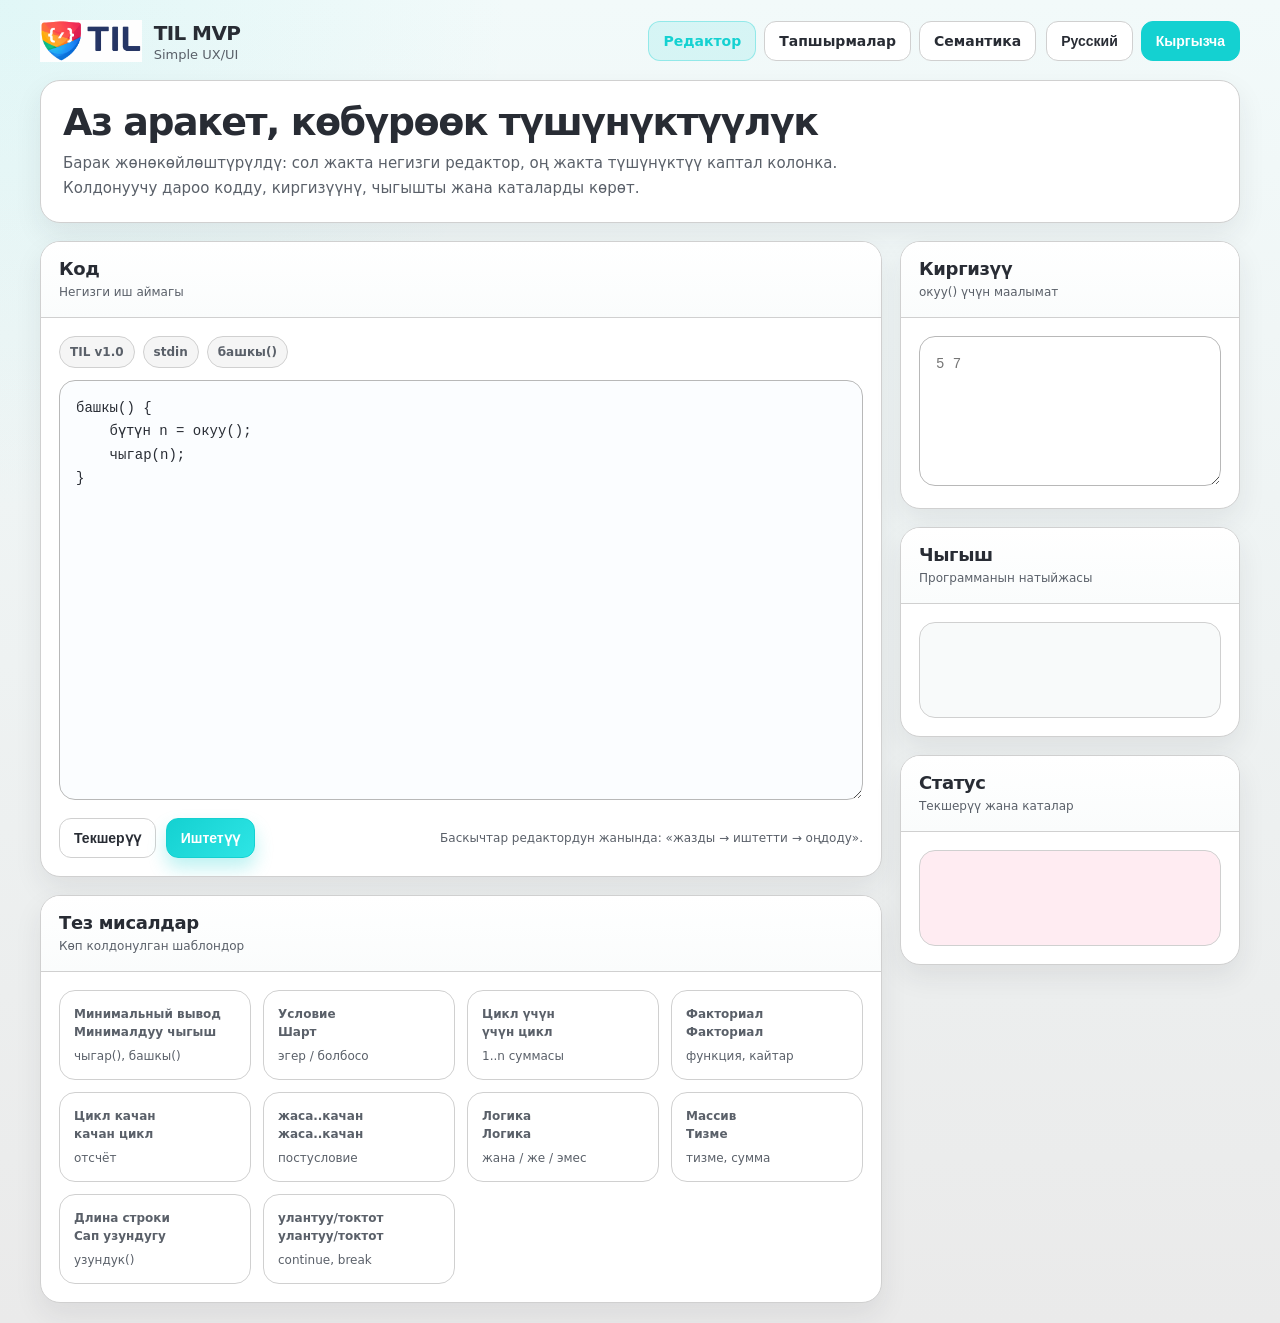
==== docs/index.html @ 76f90898 "GitHub Pages: docs/, logo, branding TIL MVP — Simple UX/UI, build script Made-with: Cursor" ====
<!doctype html>
<html lang="ru">
  <head>
    <meta charset="UTF-8" />
    <meta name="viewport" content="width=device-width, initial-scale=1.0" />
    <title>TIL MVP — Simple UX/UI</title>
    <link rel="stylesheet" href="styles.css" />
  </head>
  <body class="lang-kg">
    <div class="page">
      <header class="topbar">
        <a href="index.html" class="brand">
          <img src="assets/logo.png" alt="TIL MVP — Simple UX/UI" class="brand-logo" />
          <div class="brand-copy">
            <strong>TIL MVP</strong>
            <span>Simple UX/UI</span>
          </div>
        </a>

        <div class="top-actions">
          <nav class="nav">
            <a href="index.html" class="active"><span data-lang="ru">Редактор</span><span data-lang="kg">Редактор</span></a>
            <a href="tasks.html"><span data-lang="ru">Задачи</span><span data-lang="kg">Тапшырмалар</span></a>
            <a href="semantics.html"><span data-lang="ru">Семантика</span><span data-lang="kg">Семантика</span></a>
          </nav>

          <div class="lang-switch">
            <button id="ruBtn" class="active" type="button">Русский</button>
            <button id="kgBtn" type="button">Кыргызча</button>
          </div>
        </div>
      </header>

      <div id="taskContext" class="task-context" style="display: none;">
        <div class="task-context-title" id="taskContextTitle"></div>
        <div id="taskContextStatement" style="color: var(--muted); font-size: 13px; margin-top: 6px;"></div>
        <div style="color: var(--muted); font-size: 13px; margin-top: 6px;">
          <span data-lang="ru">Ввод:</span><span data-lang="kg">Киргизүү:</span> <code id="taskContextInput"></code> →
          <span data-lang="ru">Вывод:</span><span data-lang="kg">Чыгаруу:</span> <code id="taskContextOutput"></code>
        </div>
      </div>

      <section class="hero">
        <h1>
          <span data-lang="ru">Минимум действий, максимум понятности</span>
          <span data-lang="kg">Аз аракет, көбүрөөк түшүнүктүүлүк</span>
        </h1>
        <p>
          <span data-lang="ru">Страница упрощена: один главный редактор слева и понятная боковая колонка справа. Пользователь сразу видит код, ввод, вывод и ошибки без лишней навигации.</span>
          <span data-lang="kg">Барак жөнөкөйлөштүрүлдү: сол жакта негизги редактор, оң жакта түшүнүктүү каптал колонка. Колдонуучу дароо кодду, киргизүүнү, чыгышты жана каталарды көрөт.</span>
        </p>
      </section>

      <section class="layout">
        <div class="main">
          <div class="card">
            <div class="card-head">
              <div>
                <h2><span data-lang="ru">Код</span><span data-lang="kg">Код</span></h2>
                <p><span data-lang="ru">Основная рабочая область</span><span data-lang="kg">Негизги иш аймагы</span></p>
              </div>
            </div>
            <div class="card-body">
              <div class="editor-top">
                <div class="chips">
                  <div class="chip">TIL v1.0</div>
                  <div class="chip">stdin</div>
                  <div class="chip">башкы()</div>
                </div>
              </div>

              <textarea id="code" class="code-area" spellcheck="false">башкы() {
    бүтүн a = окуу();
    бүтүн b = окуу();
    чыгар(a + b);
}</textarea>

              <div class="toolbar">
                <div class="tool-actions">
                  <button id="compileBtn" class="ghost-btn" type="button"><span data-lang="ru">Проверить</span><span data-lang="kg">Текшерүү</span></button>
                  <button id="runBtn" class="primary-btn" type="button"><span data-lang="ru">Запустить</span><span data-lang="kg">Иштетүү</span></button>
                </div>
                <div class="hint">
                  <span data-lang="ru">Кнопки рядом с редактором: «написал → запустил → исправил».</span>
                  <span data-lang="kg">Баскычтар редактордун жанында: «жазды → иштетти → оңдоду».</span>
                </div>
              </div>
            </div>
          </div>

          <div class="card" id="examples">
            <div class="card-head">
              <div>
                <h2><span data-lang="ru">Быстрые примеры</span><span data-lang="kg">Тез мисалдар</span></h2>
                <p><span data-lang="ru">Часто используемые шаблоны</span><span data-lang="kg">Көп колдонулган шаблондор</span></p>
              </div>
            </div>
            <div class="card-body">
              <div class="examples-grid">
                <div class="example-card" data-name="min"><strong><span data-lang="ru">Минимальный вывод</span><span data-lang="kg">Минималдуу чыгыш</span></strong><span>чыгар(), башкы()</span></div>
                <div class="example-card" data-name="cmp"><strong><span data-lang="ru">Условие</span><span data-lang="kg">Шарт</span></strong><span>эгер / болбосо</span></div>
                <div class="example-card" data-name="sum"><strong><span data-lang="ru">Цикл үчүн</span><span data-lang="kg">үчүн цикл</span></strong><span>1..n суммасы</span></div>
                <div class="example-card" data-name="fact"><strong><span data-lang="ru">Факториал</span><span data-lang="kg">Факториал</span></strong><span>функция, кайтар</span></div>
                <div class="example-card" data-name="while"><strong><span data-lang="ru">Цикл качан</span><span data-lang="kg">качан цикл</span></strong><span>отсчёт</span></div>
                <div class="example-card" data-name="dowhile"><strong><span data-lang="ru">жаса..качан</span><span data-lang="kg">жаса..качан</span></strong><span>постусловие</span></div>
                <div class="example-card" data-name="logic"><strong><span data-lang="ru">Логика</span><span data-lang="kg">Логика</span></strong><span>жана / же / эмес</span></div>
                <div class="example-card" data-name="arrsum"><strong><span data-lang="ru">Массив</span><span data-lang="kg">Тизме</span></strong><span>тизме, сумма</span></div>
                <div class="example-card" data-name="strlen"><strong><span data-lang="ru">Длина строки</span><span data-lang="kg">Сап узундугу</span></strong><span>узундук()</span></div>
                <div class="example-card" data-name="cont"><strong><span data-lang="ru">улантуу/токтот</span><span data-lang="kg">улантуу/токтот</span></strong><span>continue, break</span></div>
              </div>
            </div>
          </div>
        </div>

        <aside class="side">
          <div class="card">
            <div class="card-head">
              <div>
                <h3><span data-lang="ru">Ввод</span><span data-lang="kg">Киргизүү</span></h3>
                <p><span data-lang="ru">Данные для окуу()</span><span data-lang="kg">окуу() үчүн маалымат</span></p>
              </div>
            </div>
            <div class="card-body">
              <textarea id="input" class="input-area" spellcheck="false" placeholder="5 7"></textarea>
            </div>
          </div>

          <div class="card">
            <div class="card-head">
              <div>
                <h3><span data-lang="ru">Вывод</span><span data-lang="kg">Чыгыш</span></h3>
                <p><span data-lang="ru">Результат программы</span><span data-lang="kg">Программанын натыйжасы</span></p>
              </div>
            </div>
            <div class="card-body">
              <div id="output" class="output-box"></div>
            </div>
          </div>

          <div class="card">
            <div class="card-head">
              <div>
                <h3><span data-lang="ru">Статус</span><span data-lang="kg">Статус</span></h3>
                <p><span data-lang="ru">Проверка и ошибки</span><span data-lang="kg">Текшерүү жана каталар</span></p>
              </div>
            </div>
            <div class="card-body stack">
              <div id="error" class="error-box"></div>
            </div>
          </div>
        </aside>
      </section>
    </div>

    <script src="config.js"></script>
    <script src="lang.js"></script>
    <script src="app.js"></script>
  </body>
</html>
---- docs/styles.css ----
:root {
  --bg: #EAEAEA;
  --panel: #ffffff;
  --panel-soft: #f5f5f5;
  --line: #d0d0d0;
  --line-strong: #b8b8b8;
  --text: #282C34;
  --muted: #5a6069;
  --primary: #14D1D1;
  --primary-soft: rgba(20, 209, 209, 0.12);
  --accent: #FF477E;
  --accent-soft: rgba(255, 71, 126, 0.12);
  --success-bg: rgba(20, 209, 209, 0.1);
  --success-text: #0d9b9b;
  --error-bg: rgba(255, 71, 126, 0.1);
  --error-text: #e03d6a;
  --output-bg: #f8fafa;
  --shadow: 0 12px 28px rgba(40, 44, 52, 0.08);
  --r-xl: 20px;
  --r-lg: 16px;
  --r-md: 12px;
  --r-sm: 10px;
  --font: Inter, ui-sans-serif, system-ui, -apple-system, BlinkMacSystemFont, "Segoe UI", sans-serif;
}

* {
  box-sizing: border-box;
}

body {
  margin: 0;
  font-family: var(--font);
  color: var(--text);
  background:
    radial-gradient(circle at top left, rgba(20, 209, 209, 0.08), transparent 28%),
    linear-gradient(180deg, #f2fafa 0%, var(--bg) 100%);
}

.page {
  max-width: 1240px;
  margin: 0 auto;
  padding: 20px;
}

.topbar {
  display: flex;
  align-items: center;
  justify-content: space-between;
  gap: 16px;
  flex-wrap: wrap;
  margin-bottom: 18px;
}

.brand {
  display: flex;
  align-items: center;
  gap: 12px;
  text-decoration: none;
  color: inherit;
}

.brand-logo {
  height: 42px;
  width: auto;
  display: block;
  flex-shrink: 0;
}

/* legacy: .brand-mark kept for compatibility, prefer .brand-logo */
.brand-mark {
  width: 42px;
  height: 42px;
  border-radius: 14px;
  background: linear-gradient(135deg, var(--primary) 0%, #2ee5e5 100%);
  display: grid;
  place-items: center;
  color: #fff;
  font-weight: 800;
  box-shadow: 0 10px 20px rgba(20, 209, 209, 0.3);
  text-decoration: none;
}

.brand-copy strong {
  display: block;
  font-size: 20px;
  letter-spacing: -0.03em;
}

.brand-copy span {
  display: block;
  margin-top: 2px;
  color: var(--muted);
  font-size: 13px;
}

.top-actions {
  display: flex;
  align-items: center;
  gap: 10px;
  flex-wrap: wrap;
}

.nav {
  display: flex;
  gap: 8px;
  flex-wrap: wrap;
}

.nav a,
.nav button,
.lang-switch button,
.chip-btn,
.ghost-btn,
.primary-btn {
  border: 1px solid var(--line);
  background: #fff;
  color: var(--text);
  border-radius: 12px;
  padding: 11px 14px;
  font-size: 14px;
  font-weight: 700;
  cursor: pointer;
  transition: 0.18s ease;
  text-decoration: none;
}

.nav a.active,
.nav a:hover,
.nav button.active,
.nav button:hover {
  background: var(--primary-soft);
  color: var(--primary);
  border-color: rgba(20, 209, 209, 0.35);
}

.lang-switch {
  display: flex;
  gap: 8px;
}

.lang-switch button.active {
  background: var(--primary);
  color: #fff;
  border-color: var(--primary);
}

.hero {
  background: var(--panel);
  border: 1px solid var(--line);
  border-radius: var(--r-xl);
  box-shadow: var(--shadow);
  padding: 22px;
  margin-bottom: 18px;
}

.hero h1 {
  margin: 0 0 8px;
  font-size: clamp(28px, 4vw, 38px);
  line-height: 1.05;
  letter-spacing: -0.04em;
}

.hero p {
  margin: 0;
  color: var(--muted);
  font-size: 15px;
  line-height: 1.65;
  max-width: 800px;
}

.layout {
  display: grid;
  grid-template-columns: minmax(0, 1fr) 340px;
  gap: 18px;
  align-items: start;
}

.main,
.side {
  display: grid;
  gap: 18px;
}

.card {
  background: var(--panel);
  border: 1px solid var(--line);
  border-radius: var(--r-xl);
  box-shadow: var(--shadow);
  overflow: hidden;
}

.card-head {
  display: flex;
  align-items: center;
  justify-content: space-between;
  gap: 12px;
  padding: 16px 18px;
  border-bottom: 1px solid var(--line);
  background: linear-gradient(180deg, #ffffff 0%, #fafcfc 100%);
}

.card-head h2,
.card-head h3 {
  margin: 0;
  font-size: 18px;
  letter-spacing: -0.02em;
}

.card-head p {
  margin: 4px 0 0;
  color: var(--muted);
  font-size: 12px;
  line-height: 1.5;
}

.card-body {
  padding: 18px;
}

.editor-top {
  display: flex;
  align-items: center;
  justify-content: space-between;
  gap: 10px;
  flex-wrap: wrap;
  margin-bottom: 12px;
}

.chips {
  display: flex;
  gap: 8px;
  flex-wrap: wrap;
}

.chip {
  padding: 8px 10px;
  border-radius: 999px;
  background: var(--panel-soft);
  border: 1px solid var(--line);
  color: var(--muted);
  font-size: 12px;
  font-weight: 700;
}

textarea {
  width: 100%;
  border: 1px solid var(--line-strong);
  border-radius: 16px;
  outline: none;
  resize: vertical;
  padding: 16px;
  font: 14px/1.65 "JetBrains Mono", Consolas, ui-monospace, monospace;
  color: var(--text);
  background: #fff;
}

.code-area {
  min-height: 420px;
  background: #fbfdff;
}

.input-area {
  min-height: 150px;
}

.toolbar {
  display: flex;
  align-items: center;
  justify-content: space-between;
  gap: 12px;
  flex-wrap: wrap;
  margin-top: 14px;
}

.tool-actions {
  display: flex;
  gap: 10px;
  flex-wrap: wrap;
}

.ghost-btn:hover,
.chip-btn:hover {
  background: var(--panel-soft);
}

.primary-btn {
  background: linear-gradient(135deg, var(--primary) 0%, #2ee5e5 100%);
  border-color: var(--primary);
  color: #fff;
  box-shadow: 0 10px 18px rgba(20, 209, 209, 0.28);
}

.primary-btn:hover {
  filter: brightness(1.05);
}

.hint {
  color: var(--muted);
  font-size: 12px;
  line-height: 1.55;
}

.stack {
  display: grid;
  gap: 14px;
}

.status-box,
.output-box,
.error-box {
  border-radius: 16px;
  padding: 14px 16px;
  font: 13px/1.6 "JetBrains Mono", Consolas, ui-monospace, monospace;
  border: 1px solid var(--line);
  min-height: 96px;
  white-space: pre-wrap;
}

.status-box {
  background: var(--success-bg);
  color: var(--success-text);
}

.output-box {
  background: var(--output-bg);
  color: var(--text);
}

.error-box {
  background: var(--error-bg);
  color: var(--error-text);
}

.error-box.compile-success {
  background: var(--success-bg);
  color: var(--success-text);
}

.examples-grid {
  display: grid;
  grid-template-columns: repeat(auto-fill, minmax(160px, 1fr));
  gap: 12px;
}

.example-card {
  border: 1px solid var(--line);
  border-radius: 16px;
  padding: 14px;
  background: #fff;
  cursor: pointer;
  transition: 0.18s ease;
}

.example-card:hover {
  transform: translateY(-2px);
  box-shadow: 0 10px 22px rgba(32, 56, 92, 0.08);
  border-color: #bfd0fb;
}

.example-card strong {
  display: block;
  font-size: 13px;
  margin-bottom: 6px;
}

.example-card span {
  display: block;
  color: var(--muted);
  font-size: 12px;
  line-height: 1.5;
}

[data-lang] {
  display: none;
}

body.lang-ru [data-lang="ru"] {
  display: initial;
}

body.lang-kg [data-lang="kg"] {
  display: initial;
}

/* Task context */
.task-context {
  background: var(--panel-soft);
  border: 1px solid var(--line);
  border-radius: var(--r-md);
  padding: 14px 18px;
  margin-bottom: 16px;
  font-size: 14px;
}

.task-context-title {
  font-weight: 700;
  margin-bottom: 6px;
}

/* Tasks page */
.tasks-header {
  margin-bottom: 24px;
}

.tasks-header h1 {
  margin: 0 0 8px;
  font-size: clamp(24px, 3vw, 32px);
}

.task-list {
  display: flex;
  flex-direction: column;
  gap: 12px;
}

.task-item {
  display: flex;
  align-items: center;
  gap: 16px;
  padding: 14px 18px;
  background: var(--panel);
  border: 1px solid var(--line);
  border-radius: var(--r-lg);
  box-shadow: var(--shadow);
  text-decoration: none;
  color: var(--text);
  transition: 0.18s ease;
}

.task-id {
  flex-shrink: 0;
  width: 40px;
  height: 40px;
  display: flex;
  align-items: center;
  justify-content: center;
  background: var(--primary-soft);
  border-radius: 12px;
  font-weight: 800;
  color: var(--primary);
}

.task-item:hover {
  transform: translateY(-1px);
  box-shadow: 0 10px 24px rgba(40, 44, 52, 0.1);
  border-color: var(--primary);
}

.task-content {
  flex: 1;
  min-width: 0;
}

.task-title {
  font-weight: 700;
  margin-bottom: 4px;
}

.task-meta {
  font-size: 13px;
  color: var(--muted);
}

.task-difficulty {
  flex-shrink: 0;
  padding: 6px 12px;
  border-radius: 10px;
  font-size: 12px;
  font-weight: 700;
}

.task-difficulty-1 {
  background: #dcfce7;
  color: #166534;
}

.task-difficulty-2 {
  background: #fef3c7;
  color: #92400e;
}

.task-difficulty-3 {
  background: #fee2e2;
  color: #991b1b;
}

/* Semantics page */
.semantics-header {
  margin-bottom: 24px;
}

.semantics-section {
  background: var(--panel);
  border: 1px solid var(--line);
  border-radius: var(--r-xl);
  padding: 22px;
  margin-bottom: 18px;
  box-shadow: var(--shadow);
}

.semantics-section h2 {
  font-size: 18px;
  margin: 0 0 14px;
  padding-bottom: 10px;
  border-bottom: 2px solid var(--primary);
}

.semantics-section h3 {
  font-size: 15px;
  margin: 18px 0 10px;
  color: var(--muted);
}

.syntax-table {
  width: 100%;
  border-collapse: collapse;
  font-size: 14px;
}

.syntax-table th,
.syntax-table td {
  padding: 12px 14px;
  text-align: left;
  border-bottom: 1px solid var(--line);
}

.syntax-table th {
  background: var(--panel-soft);
  font-weight: 700;
}

.syntax-table tr:hover td {
  background: var(--panel-soft);
}

.code-block {
  background: #fbfdff;
  border: 1px solid var(--line);
  border-radius: var(--r-md);
  padding: 16px;
  font: 13px/1.65 "JetBrains Mono", Consolas, monospace;
  overflow-x: auto;
  margin: 12px 0;
  white-space: pre;
}

.bilingual {
  display: grid;
  grid-template-columns: 1fr 1fr;
  gap: 18px;
}

@media (max-width: 1080px) {
  .layout {
    grid-template-columns: 1fr;
  }
  .side {
    grid-template-columns: repeat(2, minmax(0, 1fr));
  }
  .side .card:first-child {
    grid-column: 1 / -1;
  }
}

@media (max-width: 760px) {
  .page {
    padding: 14px;
  }
  .topbar {
    align-items: flex-start;
  }
  .layout,
  .side,
  .examples-grid {
    grid-template-columns: 1fr;
  }
  .code-area {
    min-height: 320px;
  }
  .toolbar {
    align-items: stretch;
  }
  .tool-actions {
    width: 100%;
  }
  .tool-actions button,
  .tool-actions .primary-btn {
    flex: 1;
  }
  .bilingual {
    grid-template-columns: 1fr;
  }
  .task-item {
    flex-wrap: wrap;
  }
}
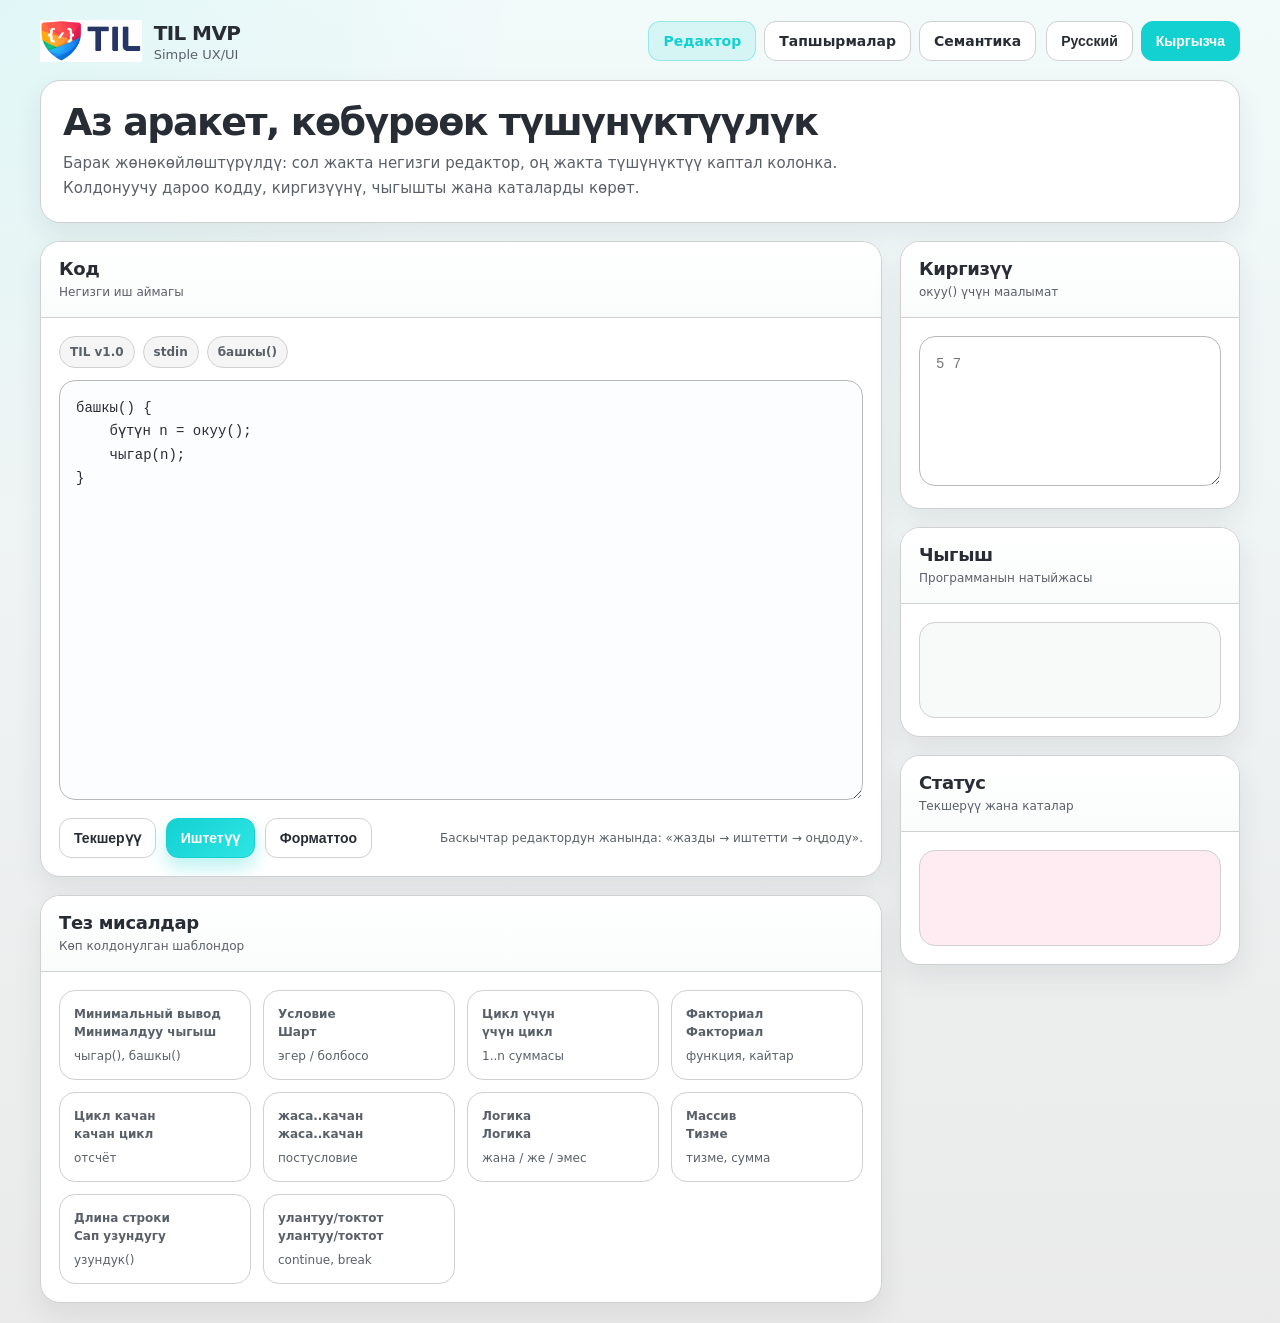
==== commit e0fa24a1: "Add code formatting to editor Made-with: Cursor" ====
--- a/docs/index.html
+++ b/docs/index.html
@@ -79,6 +79,7 @@
                 <div class="tool-actions">
                   <button id="compileBtn" class="ghost-btn" type="button"><span data-lang="ru">Проверить</span><span data-lang="kg">Текшерүү</span></button>
                   <button id="runBtn" class="primary-btn" type="button"><span data-lang="ru">Запустить</span><span data-lang="kg">Иштетүү</span></button>
+                  <button id="formatBtn" class="ghost-btn" type="button"><span data-lang="ru">Форматировать</span><span data-lang="kg">Форматтоо</span></button>
                 </div>
                 <div class="hint">
                   <span data-lang="ru">Кнопки рядом с редактором: «написал → запустил → исправил».</span>
--- a/docs/styles.css
+++ b/docs/styles.css
@@ -544,6 +544,19 @@
   white-space: pre;
 }
 
+/* Inline code / special words on semantics page */
+.syntax-table code,
+.semantics-section code {
+  font-family: "JetBrains Mono", Consolas, monospace;
+  font-size: 13px;
+  padding: 2px 6px;
+  border-radius: 10px;
+  background: var(--primary-soft);
+  border: 1px solid rgba(20, 209, 209, 0.35);
+  color: var(--primary);
+  white-space: nowrap;
+}
+
 .bilingual {
   display: grid;
   grid-template-columns: 1fr 1fr;
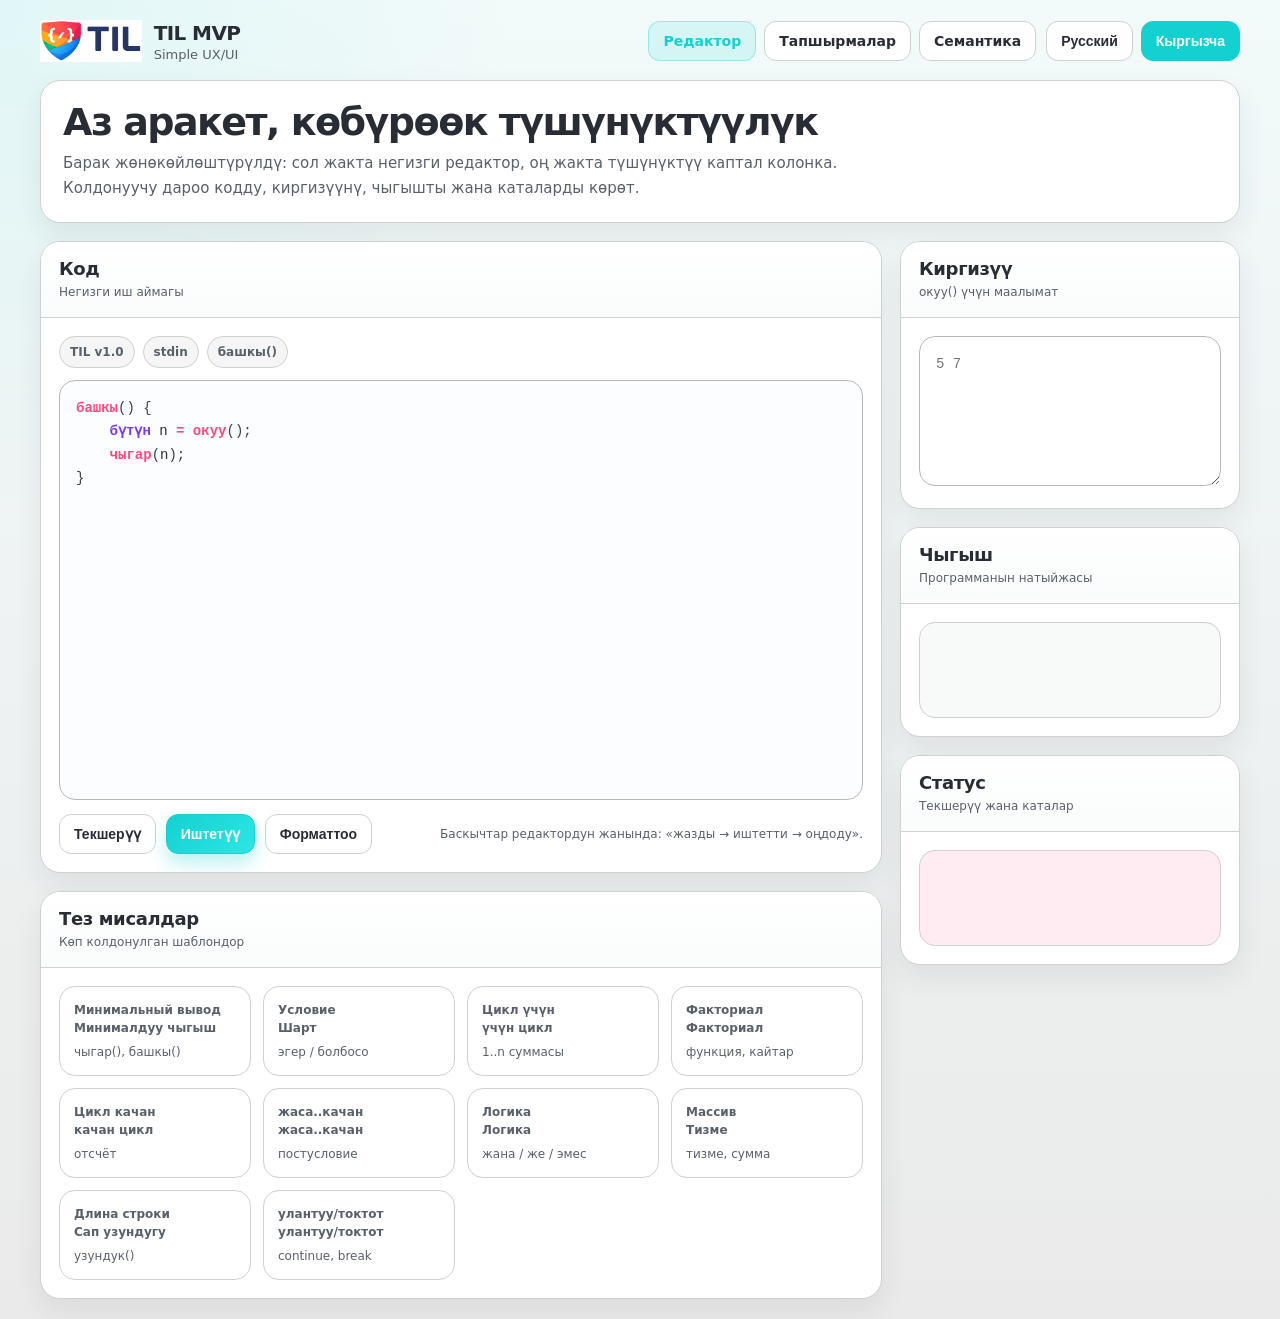
==== commit 12db66eb: "Auto format + live syntax highlight in editor Made-with: Cursor" ====
--- a/docs/index.html
+++ b/docs/index.html
@@ -69,11 +69,14 @@
                 </div>
               </div>
 
-              <textarea id="code" class="code-area" spellcheck="false">башкы() {
+              <div class="code-editor">
+                <pre id="codeHighlight" class="code-highlight" aria-hidden="true"></pre>
+                <textarea id="code" class="code-area code-text" spellcheck="false">башкы() {
     бүтүн a = окуу();
     бүтүн b = окуу();
     чыгар(a + b);
 }</textarea>
+              </div>
 
               <div class="toolbar">
                 <div class="tool-actions">
--- a/docs/styles.css
+++ b/docs/styles.css
@@ -255,8 +255,95 @@
 }
 
 .code-area {
+  min-height: auto;
+  background: transparent;
+}
+
+/* Sublime-like editor: overlay highlighter + auto formatting */
+.code-editor {
+  position: relative;
   min-height: 420px;
+  border: 1px solid var(--line-strong);
+  border-radius: 16px;
   background: #fbfdff;
+  overflow: hidden;
+}
+
+.code-editor .code-highlight {
+  position: absolute;
+  inset: 0;
+  margin: 0;
+  padding: 16px;
+  overflow: auto;
+  white-space: pre;
+  font: 14px/1.65 "JetBrains Mono", Consolas, ui-monospace, monospace;
+  color: var(--text);
+  pointer-events: none;
+}
+
+.code-editor .code-text {
+  position: absolute;
+  inset: 0;
+  margin: 0;
+  padding: 16px;
+  border: none;
+  border-radius: 16px;
+  outline: none;
+  resize: none;
+  background: transparent;
+  color: transparent;
+  -webkit-text-fill-color: transparent;
+  caret-color: var(--text);
+  overflow: auto;
+  font: 14px/1.65 "JetBrains Mono", Consolas, ui-monospace, monospace;
+}
+
+.code-editor .code-text:focus {
+  outline: none;
+}
+
+/* Token colors (special words + symbols) */
+.tok-kw {
+  color: var(--primary);
+  font-weight: 700;
+}
+
+.tok-type {
+  color: #7c3aed;
+  font-weight: 700;
+}
+
+.tok-fn {
+  color: var(--accent);
+  font-weight: 700;
+}
+
+.tok-bool {
+  color: #0d9b9b;
+  font-weight: 700;
+}
+
+.tok-num {
+  color: #2563eb;
+}
+
+.tok-str {
+  color: #db2777;
+}
+
+.tok-comment {
+  color: var(--muted);
+  font-style: italic;
+}
+
+.tok-op {
+  color: var(--accent);
+  font-weight: 700;
+}
+
+.tok-punct {
+  color: var(--text);
+  opacity: 0.9;
 }
 
 .input-area {
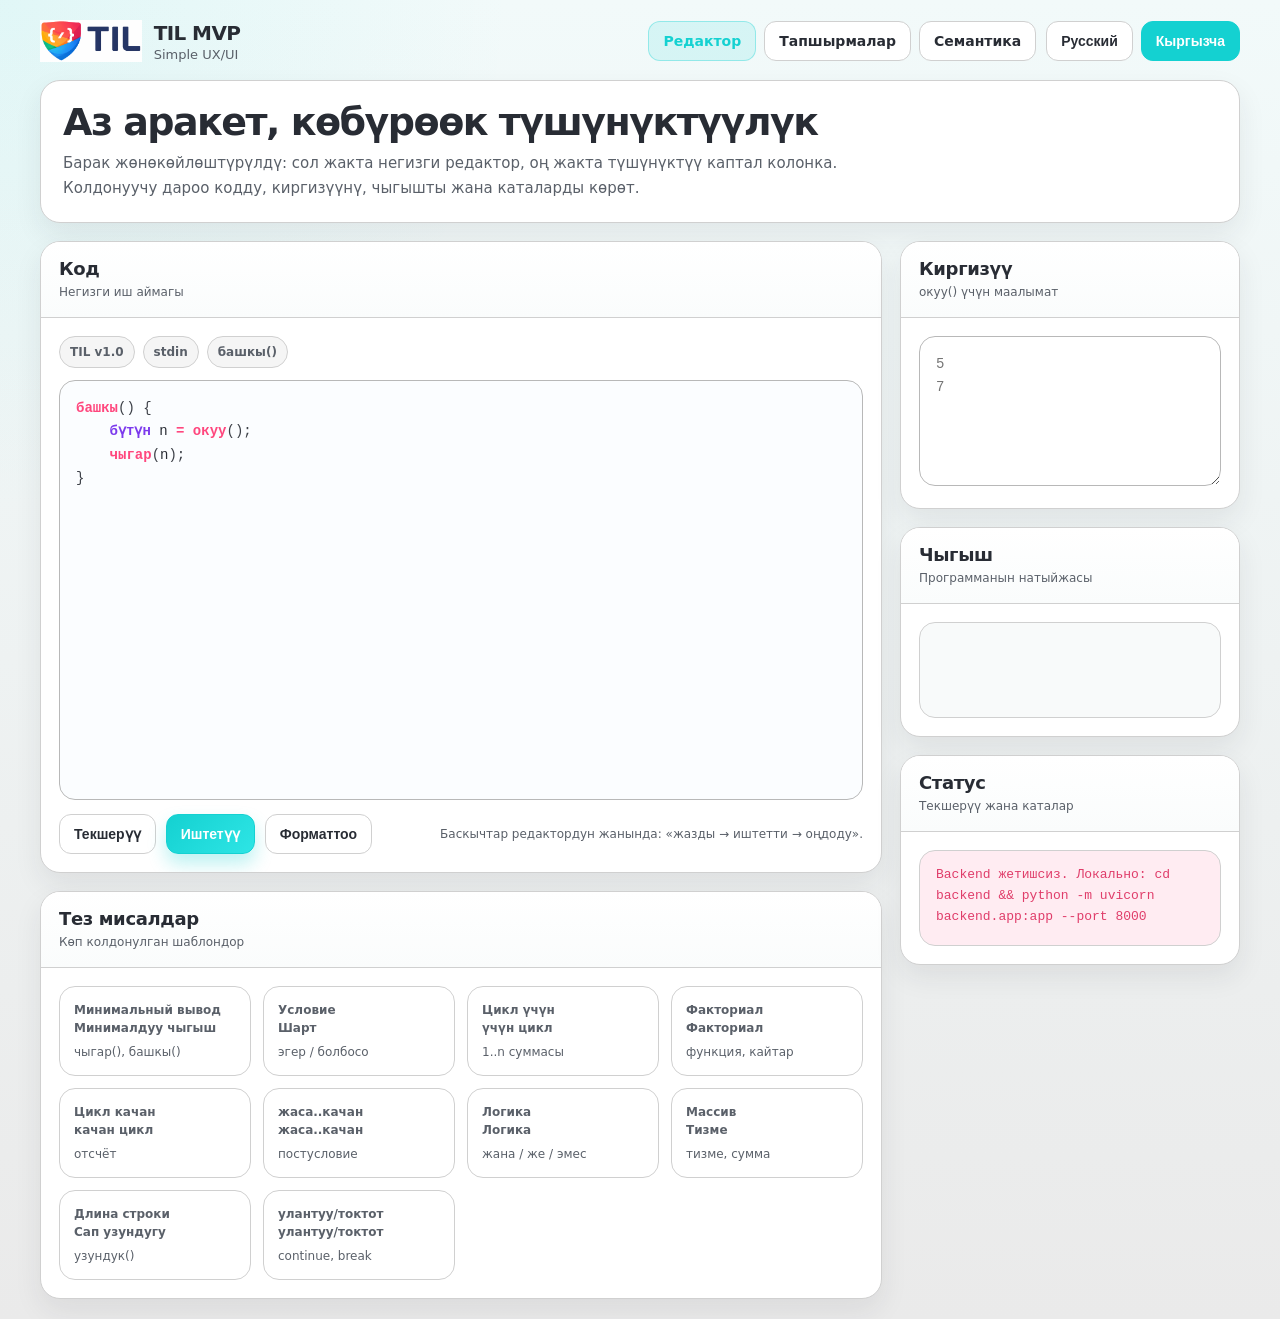
==== commit fe0f73d3: "Kyrgyz editor: line input, diagnostics, autocomplete Made-with: Cursor" ====
--- a/docs/index.html
+++ b/docs/index.html
@@ -76,6 +76,9 @@
     бүтүн b = окуу();
     чыгар(a + b);
 }</textarea>
+                <div id="autocomplete" class="autocomplete" hidden>
+                  <div id="autocompleteList" class="autocomplete-list"></div>
+                </div>
               </div>
 
               <div class="toolbar">
@@ -125,7 +128,7 @@
               </div>
             </div>
             <div class="card-body">
-              <textarea id="input" class="input-area" spellcheck="false" placeholder="5 7"></textarea>
+              <textarea id="input" class="input-area" spellcheck="false" placeholder="5&#10;7"></textarea>
             </div>
           </div>
 
--- a/docs/styles.css
+++ b/docs/styles.css
@@ -296,6 +296,8 @@
   caret-color: var(--text);
   overflow: auto;
   font: 14px/1.65 "JetBrains Mono", Consolas, ui-monospace, monospace;
+  white-space: pre;
+  word-break: normal;
 }
 
 .code-editor .code-text:focus {
@@ -344,6 +346,39 @@
 .tok-punct {
   color: var(--text);
   opacity: 0.9;
+}
+
+/* Autocomplete popup (simple Sublime-like suggestions) */
+.autocomplete {
+  position: absolute;
+  top: 10px;
+  right: 10px;
+  z-index: 5;
+  background: var(--panel);
+  border: 1px solid var(--line);
+  border-radius: 12px;
+  box-shadow: var(--shadow);
+  width: 280px;
+  max-height: 260px;
+  overflow: auto;
+}
+
+.autocomplete-list {
+  padding: 6px;
+}
+
+.autocomplete-item {
+  font: 13px/1.6 "JetBrains Mono", Consolas, ui-monospace, monospace;
+  padding: 8px 10px;
+  border-radius: 10px;
+  cursor: pointer;
+  white-space: nowrap;
+}
+
+.autocomplete-item:hover,
+.autocomplete-item.active {
+  background: var(--primary-soft);
+  color: var(--primary);
 }
 
 .input-area {
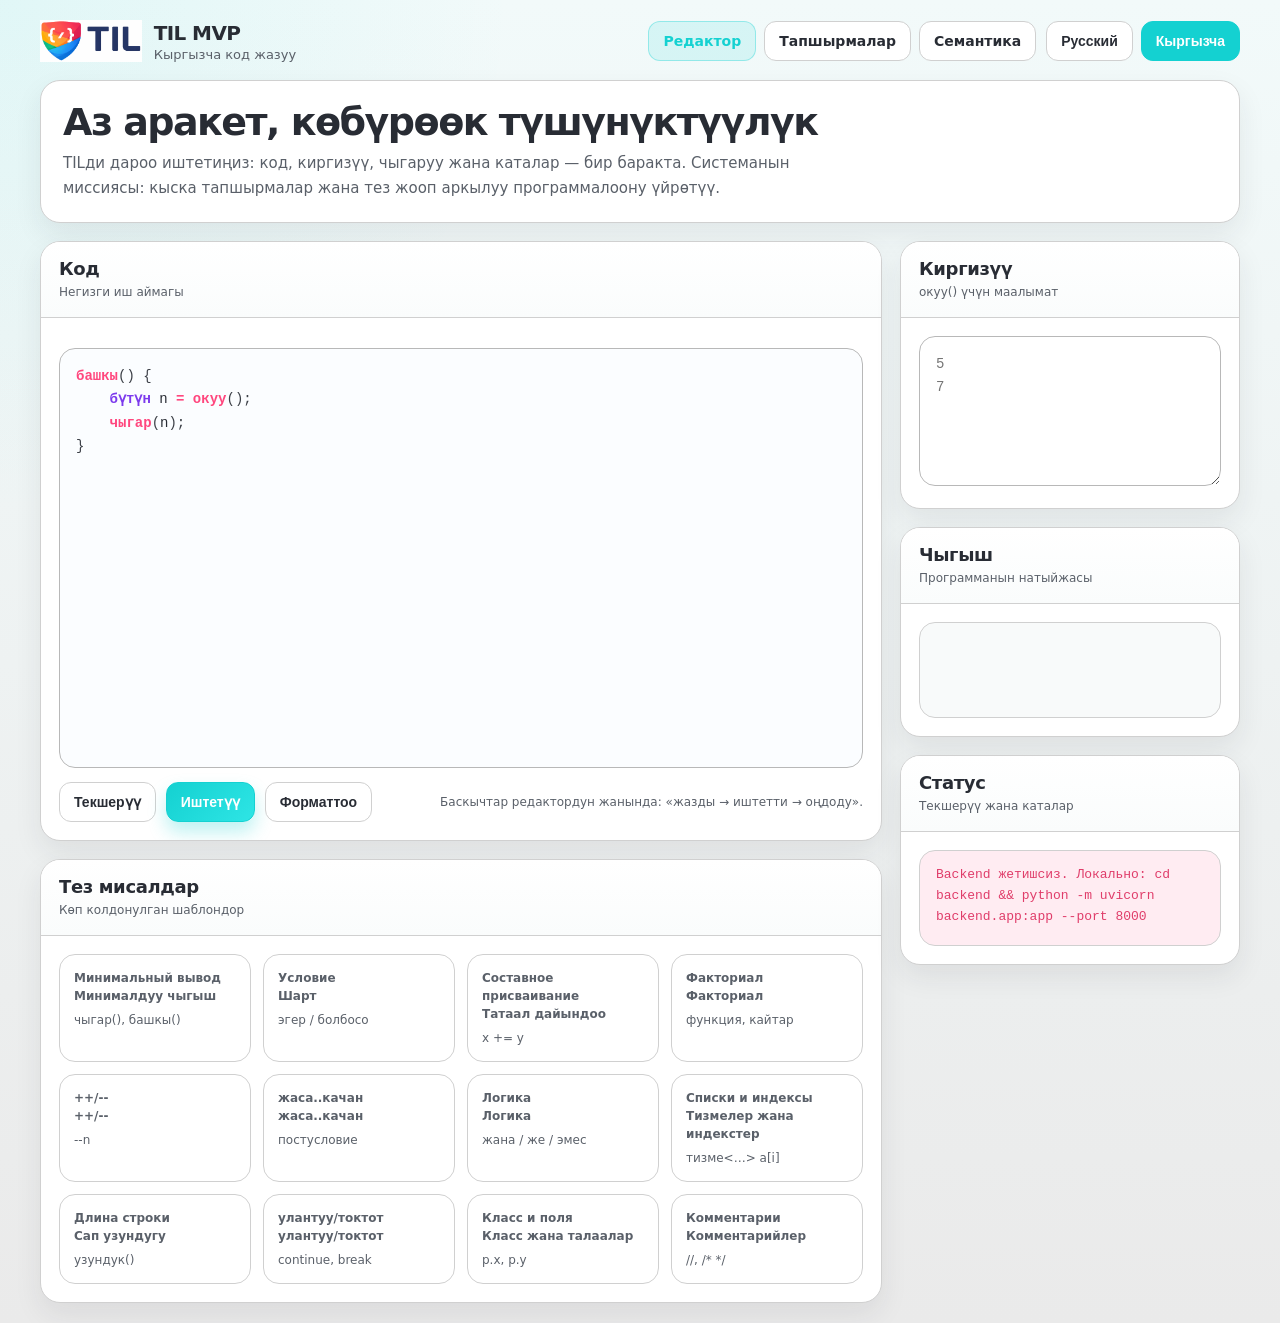
==== commit 0d935b36: "Rebuild GitHub Pages docs (Kyrgyz UI mission) Replace outdated UI strings by regenerating docs from " ====
--- a/docs/index.html
+++ b/docs/index.html
@@ -3,17 +3,26 @@
   <head>
     <meta charset="UTF-8" />
     <meta name="viewport" content="width=device-width, initial-scale=1.0" />
-    <title>TIL MVP — Simple UX/UI</title>
+    <title>TIL MVP — Кыргызча код жазуу</title>
+    <meta name="description" content="Кыргызча программалоо: программирование на кыргызском, праграммирование, Кыргызстан программиронвание, кодирование и курсы на кыргызском. Пишите и запускайте код на TIL — быстро и с обратной связью." />
+    <meta name="robots" content="index,follow" />
+    <meta name="theme-color" content="#14d1d1" />
+
+    <meta property="og:title" content="TIL MVP — Кыргызча код жазуу" />
+    <meta property="og:description" content="Кыргызча программалоо: программирование на кыргызском, праграммирование, Кыргызстан программиронвание, кодирование и курсы на кыргызском. TIL — пишите, запускайте и исправляйте ошибки." />
+    <meta property="og:type" content="website" />
+    <meta property="og:site_name" content="TIL MVP" />
+    <meta name="twitter:card" content="summary" />
     <link rel="stylesheet" href="styles.css" />
   </head>
   <body class="lang-kg">
     <div class="page">
       <header class="topbar">
         <a href="index.html" class="brand">
-          <img src="assets/logo.png" alt="TIL MVP — Simple UX/UI" class="brand-logo" />
+          <img src="assets/logo.png" alt="TIL MVP — Кыргызча код жазуу" class="brand-logo" />
           <div class="brand-copy">
             <strong>TIL MVP</strong>
-            <span>Simple UX/UI</span>
+            <span>Кыргызча код жазуу</span>
           </div>
         </a>
 
@@ -46,8 +55,11 @@
           <span data-lang="kg">Аз аракет, көбүрөөк түшүнүктүүлүк</span>
         </h1>
         <p>
-          <span data-lang="ru">Страница упрощена: один главный редактор слева и понятная боковая колонка справа. Пользователь сразу видит код, ввод, вывод и ошибки без лишней навигации.</span>
-          <span data-lang="kg">Барак жөнөкөйлөштүрүлдү: сол жакта негизги редактор, оң жакта түшүнүктүү каптал колонка. Колдонуучу дароо кодду, киргизүүнү, чыгышты жана каталарды көрөт.</span>
+          <span data-lang="ru">Запустите TIL сразу: код, ввод, вывод и ошибки — на одной странице.</span>
+          <span data-lang="ru">Миссия системы: учить программированию через короткие задания и мгновенную обратную связь.</span>
+
+          <span data-lang="kg">TILди дароо иштетиңиз: код, киргизүү, чыгаруу жана каталар — бир баракта.</span>
+          <span data-lang="kg">Системанын миссиясы: кыска тапшырмалар жана тез жооп аркылуу программалоону үйрөтүү.</span>
         </p>
       </section>
 
@@ -62,11 +74,7 @@
             </div>
             <div class="card-body">
               <div class="editor-top">
-                <div class="chips">
-                  <div class="chip">TIL v1.0</div>
-                  <div class="chip">stdin</div>
-                  <div class="chip">башкы()</div>
-                </div>
+                <!-- chips removed (TIL v1.0 / stdin / entry fn) -->
               </div>
 
               <div class="code-editor">
@@ -106,14 +114,16 @@
               <div class="examples-grid">
                 <div class="example-card" data-name="min"><strong><span data-lang="ru">Минимальный вывод</span><span data-lang="kg">Минималдуу чыгыш</span></strong><span>чыгар(), башкы()</span></div>
                 <div class="example-card" data-name="cmp"><strong><span data-lang="ru">Условие</span><span data-lang="kg">Шарт</span></strong><span>эгер / болбосо</span></div>
-                <div class="example-card" data-name="sum"><strong><span data-lang="ru">Цикл үчүн</span><span data-lang="kg">үчүн цикл</span></strong><span>1..n суммасы</span></div>
+                <div class="example-card" data-name="sum"><strong><span data-lang="ru">Составное присваивание</span><span data-lang="kg">Татаал дайындоо</span></strong><span>x += y</span></div>
                 <div class="example-card" data-name="fact"><strong><span data-lang="ru">Факториал</span><span data-lang="kg">Факториал</span></strong><span>функция, кайтар</span></div>
-                <div class="example-card" data-name="while"><strong><span data-lang="ru">Цикл качан</span><span data-lang="kg">качан цикл</span></strong><span>отсчёт</span></div>
+                <div class="example-card" data-name="while"><strong><span data-lang="ru">++/--</span><span data-lang="kg">++/--</span></strong><span>--n</span></div>
                 <div class="example-card" data-name="dowhile"><strong><span data-lang="ru">жаса..качан</span><span data-lang="kg">жаса..качан</span></strong><span>постусловие</span></div>
                 <div class="example-card" data-name="logic"><strong><span data-lang="ru">Логика</span><span data-lang="kg">Логика</span></strong><span>жана / же / эмес</span></div>
-                <div class="example-card" data-name="arrsum"><strong><span data-lang="ru">Массив</span><span data-lang="kg">Тизме</span></strong><span>тизме, сумма</span></div>
+                <div class="example-card" data-name="arrsum"><strong><span data-lang="ru">Списки и индексы</span><span data-lang="kg">Тизмелер жана индекстер</span></strong><span>тизме&lt;…&gt; a[i]</span></div>
                 <div class="example-card" data-name="strlen"><strong><span data-lang="ru">Длина строки</span><span data-lang="kg">Сап узундугу</span></strong><span>узундук()</span></div>
                 <div class="example-card" data-name="cont"><strong><span data-lang="ru">улантуу/токтот</span><span data-lang="kg">улантуу/токтот</span></strong><span>continue, break</span></div>
+                <div class="example-card" data-name="class"><strong><span data-lang="ru">Класс и поля</span><span data-lang="kg">Класс жана талаалар</span></strong><span>p.x, p.y</span></div>
+                <div class="example-card" data-name="comments"><strong><span data-lang="ru">Комментарии</span><span data-lang="kg">Комментарийлер</span></strong><span>//, /* */</span></div>
               </div>
             </div>
           </div>
--- a/docs/styles.css
+++ b/docs/styles.css
@@ -514,6 +514,15 @@
   font-size: 14px;
 }
 
+.task-context code {
+  font-family: "JetBrains Mono", Consolas, monospace;
+  white-space: pre-wrap;
+}
+
+#taskContextStatement {
+  white-space: pre-wrap;
+}
+
 .task-context-title {
   font-weight: 700;
   margin-bottom: 6px;
@@ -522,6 +531,19 @@
 /* Tasks page */
 .tasks-header {
   margin-bottom: 24px;
+}
+
+.task-group-tabs {
+  display: flex;
+  flex-wrap: wrap;
+  gap: 10px;
+  margin: 14px 0 10px;
+}
+
+.task-group-btn.active {
+  background: var(--primary);
+  color: #fff;
+  border-color: var(--primary);
 }
 
 .tasks-header h1 {
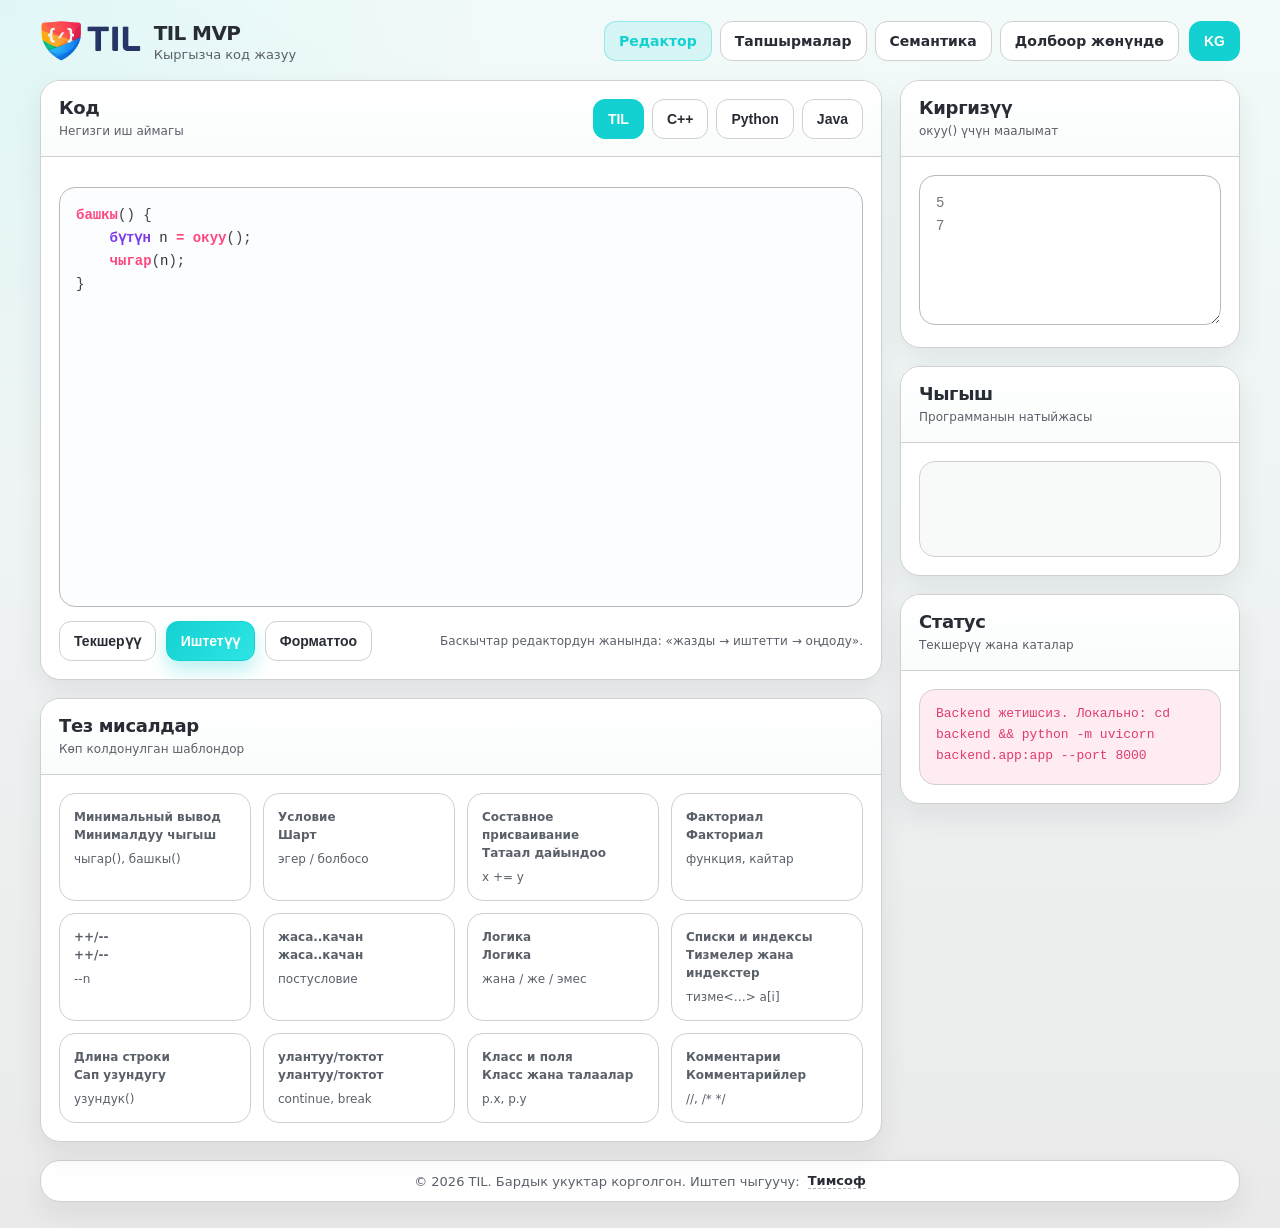
==== commit d8be2b08: "Update UI pages, language toggle, and docs - Add KG/RU project pages and update navigation  - Replac" ====
--- a/docs/index.html
+++ b/docs/index.html
@@ -31,11 +31,11 @@
             <a href="index.html" class="active"><span data-lang="ru">Редактор</span><span data-lang="kg">Редактор</span></a>
             <a href="tasks.html"><span data-lang="ru">Задачи</span><span data-lang="kg">Тапшырмалар</span></a>
             <a href="semantics.html"><span data-lang="ru">Семантика</span><span data-lang="kg">Семантика</span></a>
+            <a id="projectNavLink" href="project-kg.html"><span data-lang="kg">Долбоор жөнүндө</span><span data-lang="ru">О проекте</span></a>
           </nav>
 
           <div class="lang-switch">
-            <button id="ruBtn" class="active" type="button">Русский</button>
-            <button id="kgBtn" type="button">Кыргызча</button>
+            <button id="langToggleBtn" class="active" type="button" aria-label="Переключить язык интерфейса">RU</button>
           </div>
         </div>
       </header>
@@ -49,20 +49,6 @@
         </div>
       </div>
 
-      <section class="hero">
-        <h1>
-          <span data-lang="ru">Минимум действий, максимум понятности</span>
-          <span data-lang="kg">Аз аракет, көбүрөөк түшүнүктүүлүк</span>
-        </h1>
-        <p>
-          <span data-lang="ru">Запустите TIL сразу: код, ввод, вывод и ошибки — на одной странице.</span>
-          <span data-lang="ru">Миссия системы: учить программированию через короткие задания и мгновенную обратную связь.</span>
-
-          <span data-lang="kg">TILди дароо иштетиңиз: код, киргизүү, чыгаруу жана каталар — бир баракта.</span>
-          <span data-lang="kg">Системанын миссиясы: кыска тапшырмалар жана тез жооп аркылуу программалоону үйрөтүү.</span>
-        </p>
-      </section>
-
       <section class="layout">
         <div class="main">
           <div class="card">
@@ -70,6 +56,12 @@
               <div>
                 <h2><span data-lang="ru">Код</span><span data-lang="kg">Код</span></h2>
                 <p><span data-lang="ru">Основная рабочая область</span><span data-lang="kg">Негизги иш аймагы</span></p>
+              </div>
+              <div class="card-head-actions">
+                <button id="tilToggleBtn" class="chip-btn" type="button" aria-pressed="true">TIL</button>
+                <button id="cppToggleBtn" class="chip-btn" type="button" aria-pressed="false">C++</button>
+                <button id="pyToggleBtn" class="chip-btn" type="button" aria-pressed="false">Python</button>
+                <button id="javaToggleBtn" class="chip-btn" type="button" aria-pressed="false">Java</button>
               </div>
             </div>
             <div class="card-body">
@@ -84,6 +76,9 @@
     бүтүн b = окуу();
     чыгар(a + b);
 }</textarea>
+                <pre id="cppCode" class="code-area cpp-code" hidden></pre>
+                <pre id="pyCode" class="code-area py-code" hidden></pre>
+                <pre id="javaCode" class="code-area java-code" hidden></pre>
                 <div id="autocomplete" class="autocomplete" hidden>
                   <div id="autocompleteList" class="autocomplete-list"></div>
                 </div>
@@ -167,6 +162,11 @@
           </div>
         </aside>
       </section>
+
+      <footer class="site-footer">
+        <span data-lang="ru">© 2026 TIL. Все права защищены. Разработчик:</span><span data-lang="kg">© 2026 TIL. Бардык укуктар корголгон. Иштеп чыгуучу:</span>
+        <a href="https://tms.kg/" target="_blank" rel="noopener noreferrer">Тимсоф</a>
+      </footer>
     </div>
 
     <script src="config.js"></script>
--- a/docs/styles.css
+++ b/docs/styles.css
@@ -36,6 +36,11 @@
     linear-gradient(180deg, #f2fafa 0%, var(--bg) 100%);
 }
 
+/* Ensure transparent logo blends with page background */
+.brand-logo {
+  background: transparent;
+}
+
 .page {
   max-width: 1240px;
   margin: 0 auto;
@@ -175,6 +180,113 @@
   align-items: start;
 }
 
+/* -----------------------------
+   Responsive layout
+------------------------------ */
+@media (max-width: 1024px) {
+  .layout {
+    grid-template-columns: 1fr;
+  }
+
+  .side {
+    order: 2;
+  }
+
+  .main {
+    order: 1;
+  }
+}
+
+@media (max-width: 720px) {
+  .page {
+    padding: 14px;
+  }
+
+  .topbar {
+    gap: 12px;
+  }
+
+  .brand-copy strong {
+    font-size: 18px;
+  }
+
+  .nav {
+    gap: 6px;
+  }
+
+  .nav a,
+  .nav button,
+  .lang-switch button,
+  .chip-btn,
+  .ghost-btn,
+  .primary-btn {
+    padding: 10px 12px;
+    font-size: 13px;
+    border-radius: 12px;
+  }
+
+  .card-head {
+    flex-wrap: wrap;
+    align-items: flex-start;
+  }
+
+  .card-head-actions {
+    width: 100%;
+    justify-content: flex-start;
+    flex-wrap: wrap;
+  }
+
+  .toolbar {
+    flex-wrap: wrap;
+    gap: 10px;
+  }
+
+  .tool-actions {
+    flex-wrap: wrap;
+    gap: 8px;
+  }
+
+  .hint {
+    width: 100%;
+  }
+
+  .code-editor {
+    min-height: 360px;
+  }
+}
+
+@media (max-width: 420px) {
+  .page {
+    padding: 10px;
+  }
+
+  .brand-logo {
+    height: 36px;
+  }
+
+  .brand-copy span {
+    font-size: 12px;
+  }
+
+  .card-body {
+    padding: 14px;
+  }
+
+  textarea {
+    padding: 14px;
+    font-size: 13px;
+  }
+
+  .code-editor .code-highlight,
+  .code-editor .code-text,
+  .code-editor .cpp-code,
+  .code-editor .py-code,
+  .code-editor .java-code {
+    padding: 14px;
+    font-size: 13px;
+  }
+}
+
 .main,
 .side {
   display: grid;
@@ -197,6 +309,19 @@
   padding: 16px 18px;
   border-bottom: 1px solid var(--line);
   background: linear-gradient(180deg, #ffffff 0%, #fafcfc 100%);
+}
+
+.card-head-actions {
+  display: flex;
+  align-items: center;
+  gap: 8px;
+  flex-shrink: 0;
+}
+
+.chip-btn[aria-pressed="true"] {
+  background: var(--primary);
+  color: #fff;
+  border-color: var(--primary);
 }
 
 .card-head h2,
@@ -300,6 +425,45 @@
   word-break: normal;
 }
 
+.code-editor .cpp-code {
+  position: absolute;
+  inset: 0;
+  margin: 0;
+  padding: 16px;
+  overflow: auto;
+  white-space: pre;
+  font: 14px/1.65 "JetBrains Mono", Consolas, ui-monospace, monospace;
+  color: var(--text);
+  background: transparent;
+  z-index: 3;
+}
+
+.code-editor .py-code {
+  position: absolute;
+  inset: 0;
+  margin: 0;
+  padding: 16px;
+  overflow: auto;
+  white-space: pre;
+  font: 14px/1.65 "JetBrains Mono", Consolas, ui-monospace, monospace;
+  color: var(--text);
+  background: transparent;
+  z-index: 3;
+}
+
+.code-editor .java-code {
+  position: absolute;
+  inset: 0;
+  margin: 0;
+  padding: 16px;
+  overflow: auto;
+  white-space: pre;
+  font: 14px/1.65 "JetBrains Mono", Consolas, ui-monospace, monospace;
+  color: var(--text);
+  background: transparent;
+  z-index: 3;
+}
+
 .code-editor .code-text:focus {
   outline: none;
 }
@@ -502,6 +666,34 @@
 
 body.lang-kg [data-lang="kg"] {
   display: initial;
+}
+
+/* Footer */
+.site-footer {
+  margin: 18px 0 6px;
+  padding: 12px 16px;
+  border: 1px solid var(--line);
+  border-radius: var(--r-xl);
+  background: var(--panel);
+  box-shadow: var(--shadow);
+  color: var(--muted);
+  font-size: 13px;
+  display: flex;
+  gap: 8px;
+  align-items: center;
+  justify-content: center;
+}
+
+.site-footer a {
+  color: var(--text);
+  font-weight: 800;
+  text-decoration: none;
+  border-bottom: 1px dashed rgba(40, 44, 52, 0.35);
+}
+
+.site-footer a:hover {
+  color: var(--primary);
+  border-bottom-color: rgba(20, 209, 209, 0.7);
 }
 
 /* Task context */
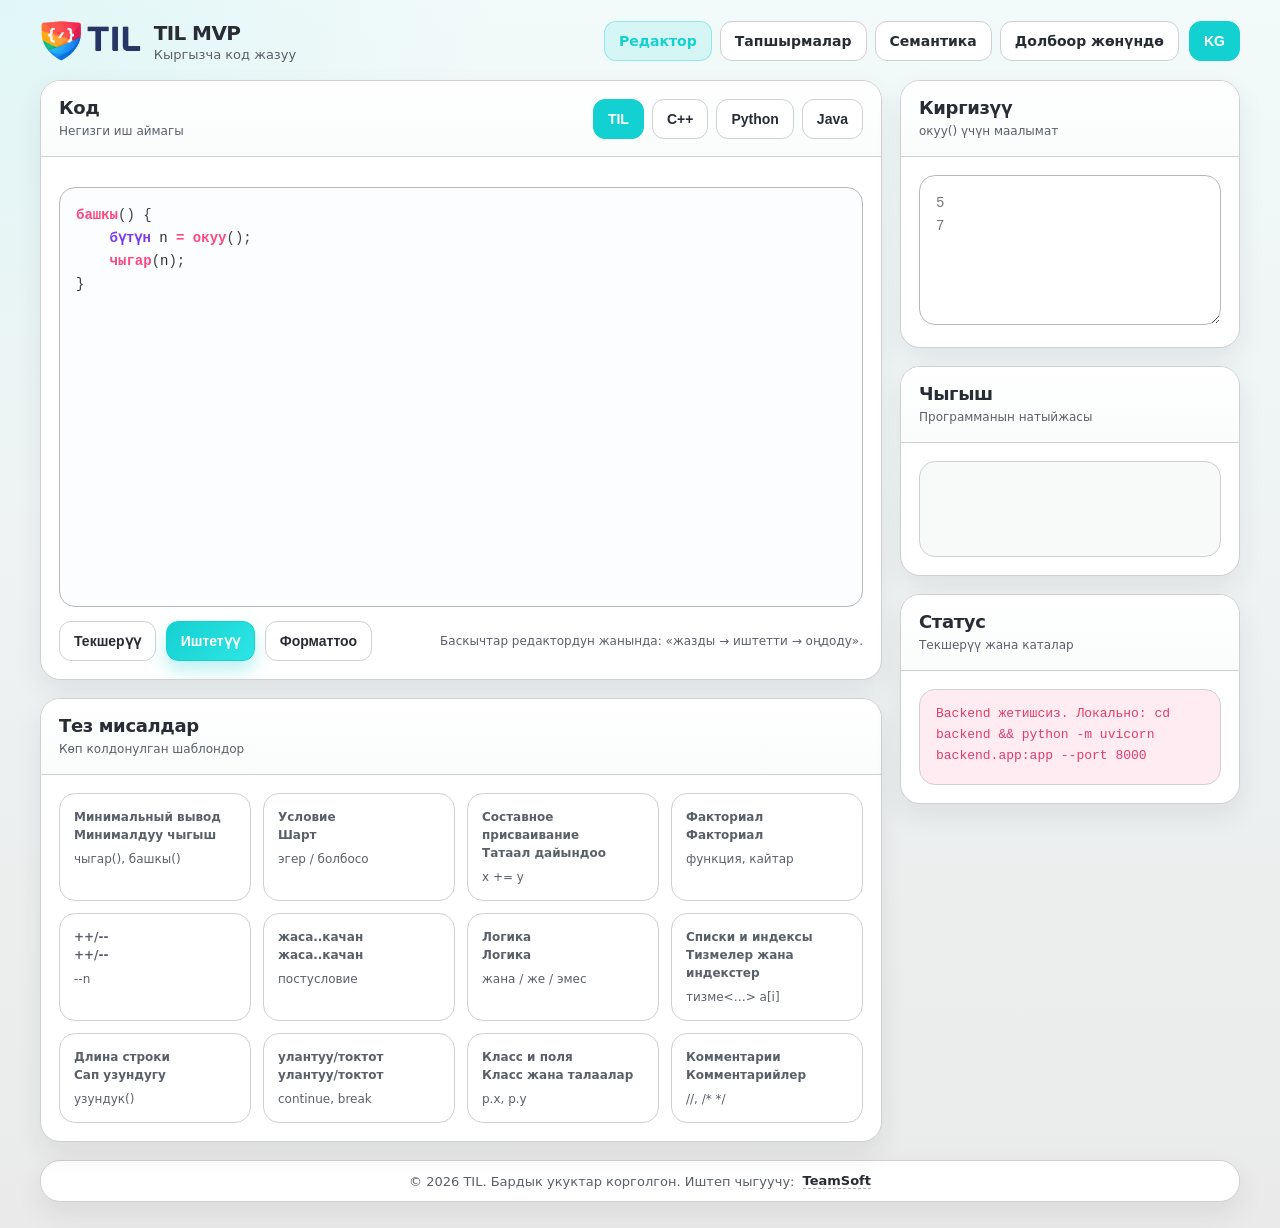
==== commit c3e5981b: "Rename footer developer to TeamSoft Made-with: Cursor" ====
--- a/docs/index.html
+++ b/docs/index.html
@@ -165,7 +165,7 @@
 
       <footer class="site-footer">
         <span data-lang="ru">© 2026 TIL. Все права защищены. Разработчик:</span><span data-lang="kg">© 2026 TIL. Бардык укуктар корголгон. Иштеп чыгуучу:</span>
-        <a href="https://tms.kg/" target="_blank" rel="noopener noreferrer">Тимсоф</a>
+        <a href="https://tms.kg/" target="_blank" rel="noopener noreferrer">TeamSoft</a>
       </footer>
     </div>
 
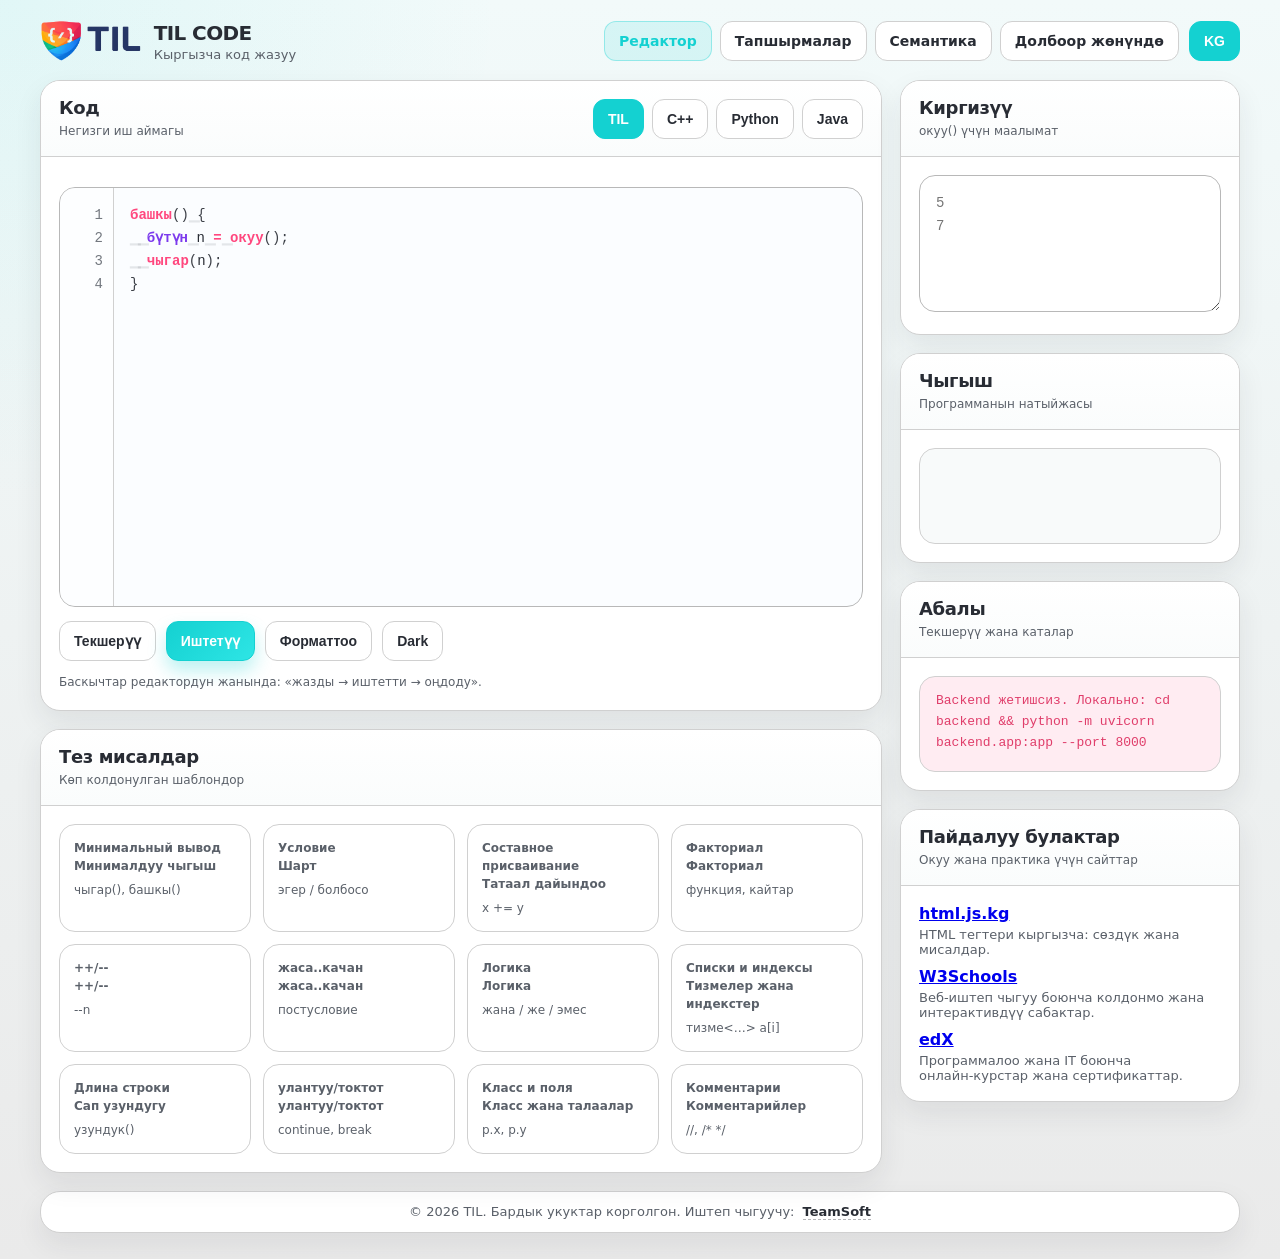
==== commit 1d203338: "UI: add task solutions modal and resources block Adds a per-task 'Solution' button with localStorage" ====
--- a/docs/index.html
+++ b/docs/index.html
@@ -3,25 +3,28 @@
   <head>
     <meta charset="UTF-8" />
     <meta name="viewport" content="width=device-width, initial-scale=1.0" />
-    <title>TIL MVP — Кыргызча код жазуу</title>
+    <title>TIL CODE — Кыргызча код жазуу</title>
     <meta name="description" content="Кыргызча программалоо: программирование на кыргызском, праграммирование, Кыргызстан программиронвание, кодирование и курсы на кыргызском. Пишите и запускайте код на TIL — быстро и с обратной связью." />
     <meta name="robots" content="index,follow" />
     <meta name="theme-color" content="#14d1d1" />
 
-    <meta property="og:title" content="TIL MVP — Кыргызча код жазуу" />
+    <meta property="og:title" content="TIL CODE — Кыргызча код жазуу" />
     <meta property="og:description" content="Кыргызча программалоо: программирование на кыргызском, праграммирование, Кыргызстан программиронвание, кодирование и курсы на кыргызском. TIL — пишите, запускайте и исправляйте ошибки." />
     <meta property="og:type" content="website" />
-    <meta property="og:site_name" content="TIL MVP" />
+    <meta property="og:site_name" content="TIL CODE" />
     <meta name="twitter:card" content="summary" />
+    <link rel="icon" type="image/png" sizes="32x32" href="assets/favicon-32.png" />
+    <link rel="apple-touch-icon" sizes="180x180" href="assets/apple-touch-icon.png" />
+    <link rel="icon" type="image/png" sizes="192x192" href="assets/icon-192.png" />
     <link rel="stylesheet" href="styles.css" />
   </head>
   <body class="lang-kg">
     <div class="page">
       <header class="topbar">
         <a href="index.html" class="brand">
-          <img src="assets/logo.png" alt="TIL MVP — Кыргызча код жазуу" class="brand-logo" />
+          <img src="assets/logo.png" alt="TIL CODE — Кыргызча код жазуу" class="brand-logo" />
           <div class="brand-copy">
-            <strong>TIL MVP</strong>
+            <strong>TIL CODE</strong>
             <span>Кыргызча код жазуу</span>
           </div>
         </a>
@@ -70,11 +73,12 @@
               </div>
 
               <div class="code-editor">
+                <pre id="codeGutter" class="code-gutter" aria-hidden="true">1</pre>
                 <pre id="codeHighlight" class="code-highlight" aria-hidden="true"></pre>
                 <textarea id="code" class="code-area code-text" spellcheck="false">башкы() {
-    бүтүн a = окуу();
-    бүтүн b = окуу();
-    чыгар(a + b);
+  бүтүн a = окуу();
+  бүтүн b = окуу();
+  чыгар(a + b);
 }</textarea>
                 <pre id="cppCode" class="code-area cpp-code" hidden></pre>
                 <pre id="pyCode" class="code-area py-code" hidden></pre>
@@ -89,6 +93,7 @@
                   <button id="compileBtn" class="ghost-btn" type="button"><span data-lang="ru">Проверить</span><span data-lang="kg">Текшерүү</span></button>
                   <button id="runBtn" class="primary-btn" type="button"><span data-lang="ru">Запустить</span><span data-lang="kg">Иштетүү</span></button>
                   <button id="formatBtn" class="ghost-btn" type="button"><span data-lang="ru">Форматировать</span><span data-lang="kg">Форматтоо</span></button>
+                  <button id="editorThemeBtn" class="ghost-btn" type="button" aria-pressed="false" title="Тёмный режим редактора">Dark</button>
                 </div>
                 <div class="hint">
                   <span data-lang="ru">Кнопки рядом с редактором: «написал → запустил → исправил».</span>
@@ -152,12 +157,48 @@
           <div class="card">
             <div class="card-head">
               <div>
-                <h3><span data-lang="ru">Статус</span><span data-lang="kg">Статус</span></h3>
+                <h3><span data-lang="ru">Статус</span><span data-lang="kg">Абалы</span></h3>
                 <p><span data-lang="ru">Проверка и ошибки</span><span data-lang="kg">Текшерүү жана каталар</span></p>
               </div>
             </div>
             <div class="card-body stack">
               <div id="error" class="error-box"></div>
+            </div>
+          </div>
+
+          <div class="card">
+            <div class="card-head">
+              <div>
+                <h3><span data-lang="ru">Полезные ресурсы</span><span data-lang="kg">Пайдалуу булактар</span></h3>
+                <p><span data-lang="ru">Сайты для практики и обучения</span><span data-lang="kg">Окуу жана практика үчүн сайттар</span></p>
+              </div>
+            </div>
+            <div class="card-body">
+              <div style="display: grid; gap: 10px;">
+                <div>
+                  <a href="https://html.js.kg" target="_blank" rel="noopener noreferrer"><strong>html.js.kg</strong></a>
+                  <div style="color: var(--muted); font-size: 13px; margin-top: 4px;">
+                    <span data-lang="ru">HTML-теги на кыргызском: словарь и примеры.</span>
+                    <span data-lang="kg">HTML тегтери кыргызча: сөздүк жана мисалдар.</span>
+                  </div>
+                </div>
+
+                <div>
+                  <a href="https://www.w3schools.com/" target="_blank" rel="noopener noreferrer"><strong>W3Schools</strong></a>
+                  <div style="color: var(--muted); font-size: 13px; margin-top: 4px;">
+                    <span data-lang="ru">Справочник и интерактивные уроки по веб‑разработке.</span>
+                    <span data-lang="kg">Веб‑иштеп чыгуу боюнча колдонмо жана интерактивдүү сабактар.</span>
+                  </div>
+                </div>
+
+                <div>
+                  <a href="https://www.edx.org/" target="_blank" rel="noopener noreferrer"><strong>edX</strong></a>
+                  <div style="color: var(--muted); font-size: 13px; margin-top: 4px;">
+                    <span data-lang="ru">Онлайн‑курсы и сертификаты по программированию и IT.</span>
+                    <span data-lang="kg">Программалоо жана IT боюнча онлайн‑курстар жана сертификаттар.</span>
+                  </div>
+                </div>
+              </div>
             </div>
           </div>
         </aside>
--- a/docs/styles.css
+++ b/docs/styles.css
@@ -390,8 +390,27 @@
   min-height: 420px;
   border: 1px solid var(--line-strong);
   border-radius: 16px;
-  background: #fbfdff;
+  background: var(--editor-bg, #fbfdff);
   overflow: hidden;
+  --gutter-w: 54px;
+}
+
+.code-gutter {
+  position: absolute;
+  inset: 0 auto 0 0;
+  width: var(--gutter-w);
+  margin: 0;
+  padding: 16px 10px;
+  overflow: hidden;
+  white-space: pre;
+  text-align: right;
+  font: 14px/1.65 "JetBrains Mono", Consolas, ui-monospace, monospace;
+  color: var(--editor-gutter, rgba(90, 96, 105, 0.85));
+  background: var(--editor-gutter-bg, rgba(255, 255, 255, 0.6));
+  border-right: 1px solid var(--editor-border, var(--line));
+  pointer-events: none;
+  user-select: none;
+  z-index: 1;
 }
 
 .code-editor .code-highlight {
@@ -399,6 +418,7 @@
   inset: 0;
   margin: 0;
   padding: 16px;
+  padding-left: calc(var(--gutter-w) + 16px);
   overflow: auto;
   white-space: pre;
   font: 14px/1.65 "JetBrains Mono", Consolas, ui-monospace, monospace;
@@ -411,6 +431,7 @@
   inset: 0;
   margin: 0;
   padding: 16px;
+  padding-left: calc(var(--gutter-w) + 16px);
   border: none;
   border-radius: 16px;
   outline: none;
@@ -430,6 +451,7 @@
   inset: 0;
   margin: 0;
   padding: 16px;
+  padding-left: calc(var(--gutter-w) + 16px);
   overflow: auto;
   white-space: pre;
   font: 14px/1.65 "JetBrains Mono", Consolas, ui-monospace, monospace;
@@ -443,6 +465,7 @@
   inset: 0;
   margin: 0;
   padding: 16px;
+  padding-left: calc(var(--gutter-w) + 16px);
   overflow: auto;
   white-space: pre;
   font: 14px/1.65 "JetBrains Mono", Consolas, ui-monospace, monospace;
@@ -456,12 +479,70 @@
   inset: 0;
   margin: 0;
   padding: 16px;
+  padding-left: calc(var(--gutter-w) + 16px);
   overflow: auto;
   white-space: pre;
   font: 14px/1.65 "JetBrains Mono", Consolas, ui-monospace, monospace;
   color: var(--text);
   background: transparent;
   z-index: 3;
+}
+
+.tok-ws {
+  display: inline-block;
+  width: 1ch;
+  text-align: center;
+  font-style: normal;
+  opacity: 0.22;
+  color: var(--editor-ws, rgba(90, 96, 105, 0.65));
+}
+
+.code-editor.dark {
+  --editor-bg: #0b1220;
+  --editor-border: rgba(148, 163, 184, 0.28);
+  --editor-gutter: rgba(148, 163, 184, 0.9);
+  --editor-gutter-bg: rgba(2, 6, 23, 0.35);
+  --editor-ws: rgba(148, 163, 184, 0.9);
+}
+
+.code-editor.dark .code-highlight,
+.code-editor.dark .cpp-code,
+.code-editor.dark .py-code,
+.code-editor.dark .java-code {
+  color: rgba(226, 232, 240, 0.95);
+}
+
+.code-editor.dark .code-text {
+  caret-color: #e5e7eb;
+}
+
+.code-editor.dark .tok-kw {
+  color: #22d3ee;
+}
+.code-editor.dark .tok-type {
+  color: #a78bfa;
+}
+.code-editor.dark .tok-fn {
+  color: #fb7185;
+}
+.code-editor.dark .tok-bool {
+  color: #34d399;
+}
+.code-editor.dark .tok-num {
+  color: #60a5fa;
+}
+.code-editor.dark .tok-str {
+  color: #f472b6;
+}
+.code-editor.dark .tok-comment {
+  color: rgba(148, 163, 184, 0.9);
+}
+.code-editor.dark .tok-op {
+  color: #fb7185;
+}
+.code-editor.dark .tok-punct {
+  color: rgba(226, 232, 240, 0.9);
+  opacity: 1;
 }
 
 .code-editor .code-text:focus {
@@ -546,7 +627,7 @@
 }
 
 .input-area {
-  min-height: 150px;
+  min-height: 137px;
 }
 
 .toolbar {
@@ -758,9 +839,39 @@
   border: 1px solid var(--line);
   border-radius: var(--r-lg);
   box-shadow: var(--shadow);
+  color: var(--text);
+  transition: 0.18s ease;
+}
+
+.task-open {
+  display: flex;
+  align-items: center;
+  gap: 16px;
+  flex: 1;
+  min-width: 0;
   text-decoration: none;
-  color: var(--text);
-  transition: 0.18s ease;
+  color: inherit;
+}
+
+.task-actions {
+  display: flex;
+  align-items: center;
+  gap: 10px;
+  flex-shrink: 0;
+}
+
+.task-solution-btn {
+  padding: 6px 10px;
+  border-radius: 10px;
+  font-size: 12px;
+  font-weight: 700;
+  line-height: 1.2;
+}
+
+.task-solution-btn-has {
+  background: var(--primary);
+  border-color: var(--primary);
+  color: #052b2b;
 }
 
 .task-id {
@@ -780,6 +891,10 @@
   transform: translateY(-1px);
   box-shadow: 0 10px 24px rgba(40, 44, 52, 0.1);
   border-color: var(--primary);
+}
+
+.task-item:hover .task-open {
+  color: inherit;
 }
 
 .task-content {
@@ -818,6 +933,84 @@
 .task-difficulty-3 {
   background: #fee2e2;
   color: #991b1b;
+}
+
+/* Modal (solutions) */
+.modal-open {
+  overflow: hidden;
+}
+
+.modal-backdrop {
+  position: fixed;
+  inset: 0;
+  background: rgba(0, 0, 0, 0.45);
+  display: flex;
+  align-items: center;
+  justify-content: center;
+  padding: 18px;
+  z-index: 1000;
+}
+
+.modal-backdrop[hidden] {
+  display: none !important;
+}
+
+.modal {
+  width: min(860px, 96vw);
+  max-height: min(82vh, 720px);
+  display: flex;
+  flex-direction: column;
+  background: var(--panel);
+  border: 1px solid var(--line);
+  border-radius: 16px;
+  box-shadow: 0 24px 64px rgba(0, 0, 0, 0.25);
+}
+
+.modal-head {
+  display: flex;
+  align-items: center;
+  justify-content: space-between;
+  gap: 12px;
+  padding: 14px 14px 10px;
+  border-bottom: 1px solid var(--line);
+}
+
+.modal-title {
+  font-weight: 800;
+  font-size: 14px;
+  color: var(--text);
+  overflow: hidden;
+  text-overflow: ellipsis;
+  white-space: nowrap;
+}
+
+.modal-body {
+  padding: 12px 14px;
+  overflow: auto;
+}
+
+.modal-pre {
+  margin: 0;
+  padding: 12px;
+  border-radius: 12px;
+  background: rgba(20, 209, 209, 0.06);
+  border: 1px solid rgba(20, 209, 209, 0.18);
+  font: 13px/1.6 "JetBrains Mono", Consolas, ui-monospace, monospace;
+  white-space: pre;
+  color: var(--text);
+}
+
+.modal-actions {
+  display: flex;
+  justify-content: flex-end;
+  gap: 10px;
+  padding: 10px 14px 14px;
+  border-top: 1px solid var(--line);
+}
+
+.modal-close-btn {
+  padding: 6px 10px;
+  border-radius: 10px;
 }
 
 /* Semantics page */
